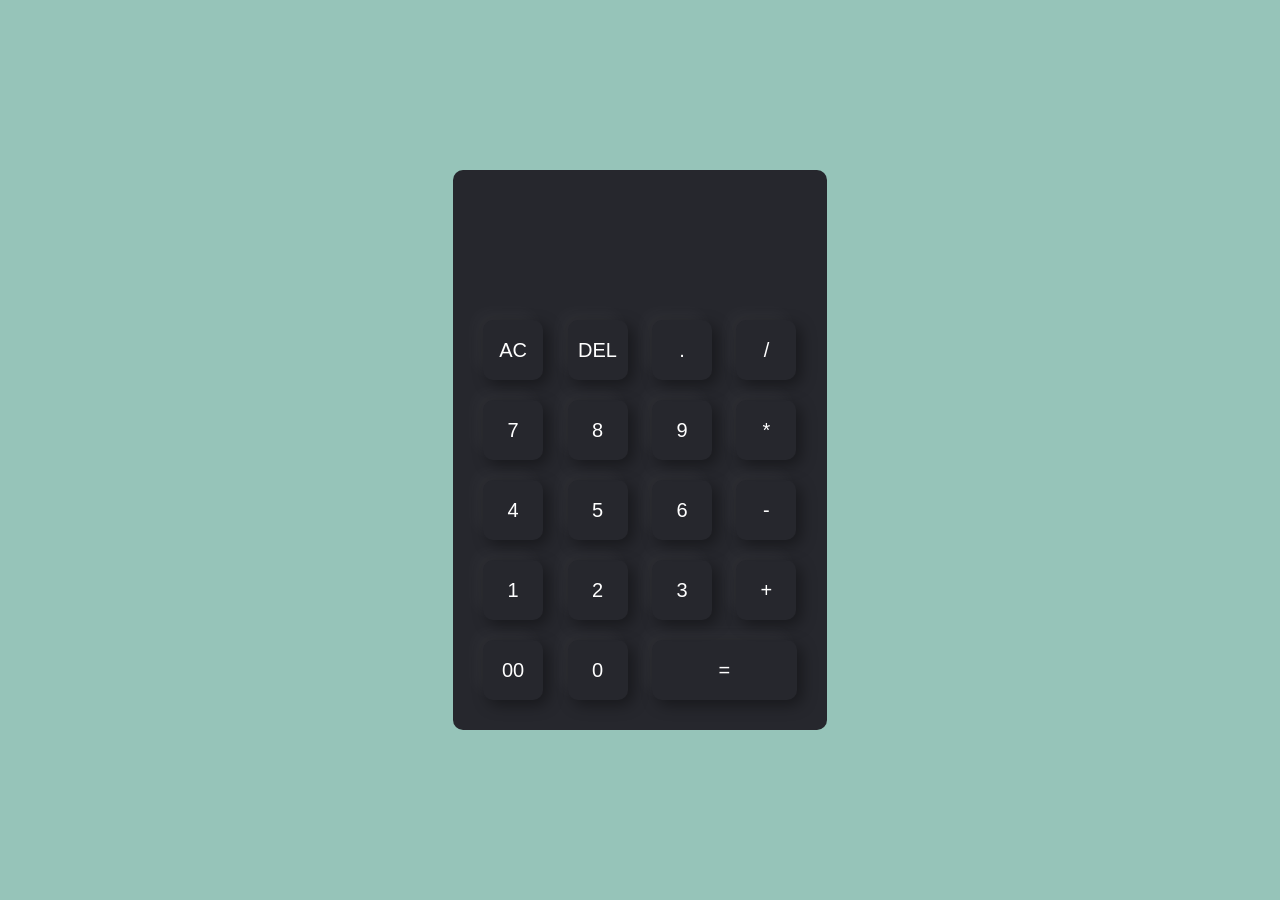
==== calculator/index.html @ b880f2f9 "done with frontend" ====
<!DOCTYPE html>
<html lang="en">
<head>
    <meta charset="UTF-8">
    <meta name="viewport" content="width=device-width, initial-scale=1.0">
    <title>Calculator</title>
    <link rel="stylesheet" href="style.css">
</head>
<body>
    <div class="container">
        <div class="calculator">
            <form>
                <div class="display">
                    <input type="text" id="display">
                </div>
                <div>
                    <input type="button" value="AC">
                    <input type="button" value="DEL">
                    <input type="button" value=".">
                    <input type="button" value="/">
                </div>
                <div>
                    <input type="button" value="7">
                    <input type="button" value="8">
                    <input type="button" value="9">
                    <input type="button" value="*">
                </div>
                <div>
                    <input type="button" value="4">
                    <input type="button" value="5">
                    <input type="button" value="6">
                    <input type="button" value="-">
                </div>
                <div>
                    <input type="button" value="1">
                    <input type="button" value="2">
                    <input type="button" value="3">
                    <input type="button" value="+">
                </div>
                <div>
                    <input type="button" value="00">
                    <input type="button" value="0">
                    <input type="button" value="=" class="equal">
                </div>
            </form>
        </div>
    </div>
</body>
</html>
---- calculator/style.css ----
*{
    margin: 0;
    padding: 0;
    font-family: 'Poppins', sans-serif;
    box-sizing: border-box;
}

.container{
    width: 100%;
    height: 100vh;
    background: #96c4b9;
    display: flex;
    align-items: center;
    justify-content: center;
}
.calculator{
    padding: 20px;
    background: #26272d;
    border-radius: 10px;

}
.calculator form input{
    border: none;
    outline: 0;
    height: 60px;
    width: 60px;
    border-radius: 10px;
    -webkit-border-radius: 10px;
    -moz-border-radius: 10px;
    -ms-border-radius: 10px;
    -o-border-radius: 10px;
    box-shadow: -8px -8px 16px rgba(255, 255, 255, 0.037),5px 5px 15px rgba(0, 0, 0, 0.39);
    background: transparent;
    font-size: 20px;
    color: #fff;
    cursor: pointer;
    margin: 10px;
}
form .display{
    display:flex;
    justify-content:flex-end;
    margin: 20px 0;
}
form .display input{
    text-align: right;
    font-size: 45px;
    flex: 1;
    box-shadow: none;
}
form input.equal{
    width:145px;
    
}
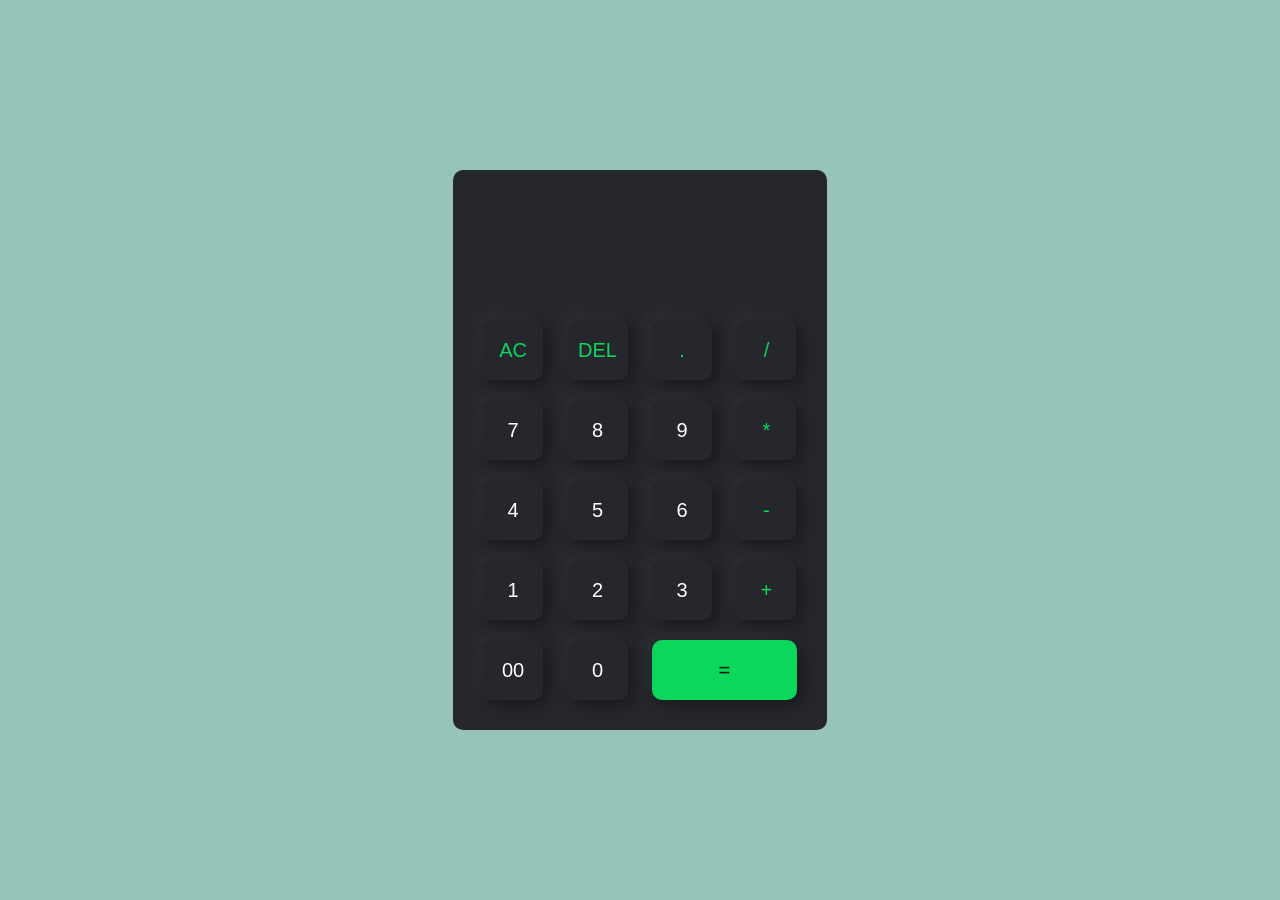
==== commit fa5d1585: "completed project" ====
--- a/calculator/index.html
+++ b/calculator/index.html
@@ -14,33 +14,35 @@
                     <input type="text" id="display">
                 </div>
                 <div>
-                    <input type="button" value="AC">
-                    <input type="button" value="DEL">
-                    <input type="button" value=".">
-                    <input type="button" value="/">
+                    <input type="button" value="AC" onclick="display.value = '' " class="operator">
+                    <input type="button" value="DEL"
+                    onclick="display.value = display.value.slice(0,-1) " class="operator">
+                    <input type="button" value="." onclick="display.value += '.' " class="operator">
+                    <input type="button" value="/" onclick="display.value += '/' " class="operator">
                 </div>
                 <div>
-                    <input type="button" value="7">
-                    <input type="button" value="8">
-                    <input type="button" value="9">
-                    <input type="button" value="*">
+                    <input type="button" value="7" onclick="display.value += '7' ">
+                    <input type="button" value="8" onclick="display.value += '8' ">
+                    <input type="button" value="9" onclick="display.value += '9' ">
+                    <input type="button" value="*" onclick="display.value += '*' " class="operator">
                 </div>
                 <div>
-                    <input type="button" value="4">
-                    <input type="button" value="5">
-                    <input type="button" value="6">
-                    <input type="button" value="-">
+                    <input type="button" value="4" onclick="display.value += '4' ">
+                    <input type="button" value="5" onclick="display.value += '5' ">
+                    <input type="button" value="6" onclick="display.value += '6' ">
+                    <input type="button" value="-" onclick="display.value += '-' " class="operator">
                 </div>
                 <div>
-                    <input type="button" value="1">
-                    <input type="button" value="2">
-                    <input type="button" value="3">
-                    <input type="button" value="+">
+                    <input type="button" value="1" onclick="display.value += '1' ">
+                    <input type="button" value="2" onclick="display.value += '2' ">
+                    <input type="button" value="3" onclick="display.value += '3' ">
+                    <input type="button" value="+"
+                    onclick="display.value += ' + ' " class="operator">
                 </div>
                 <div>
-                    <input type="button" value="00">
-                    <input type="button" value="0">
-                    <input type="button" value="=" class="equal">
+                    <input type="button" value="00" onclick="display.value += '00' ">
+                    <input type="button" value="0" onclick="display.value += '0' ">
+                    <input type="button" value="=" onclick="display.value = eval(display.value)"class="equal" id="eq">
                 </div>
             </form>
         </div>
--- a/calculator/style.css
+++ b/calculator/style.css
@@ -49,5 +49,12 @@
 }
 form input.equal{
     width:145px;
-    
+
+}
+form input.operator{
+    color:#0bd75c;
+}
+#eq{
+    color:#021208;
+    background: #0bd75c;
 }
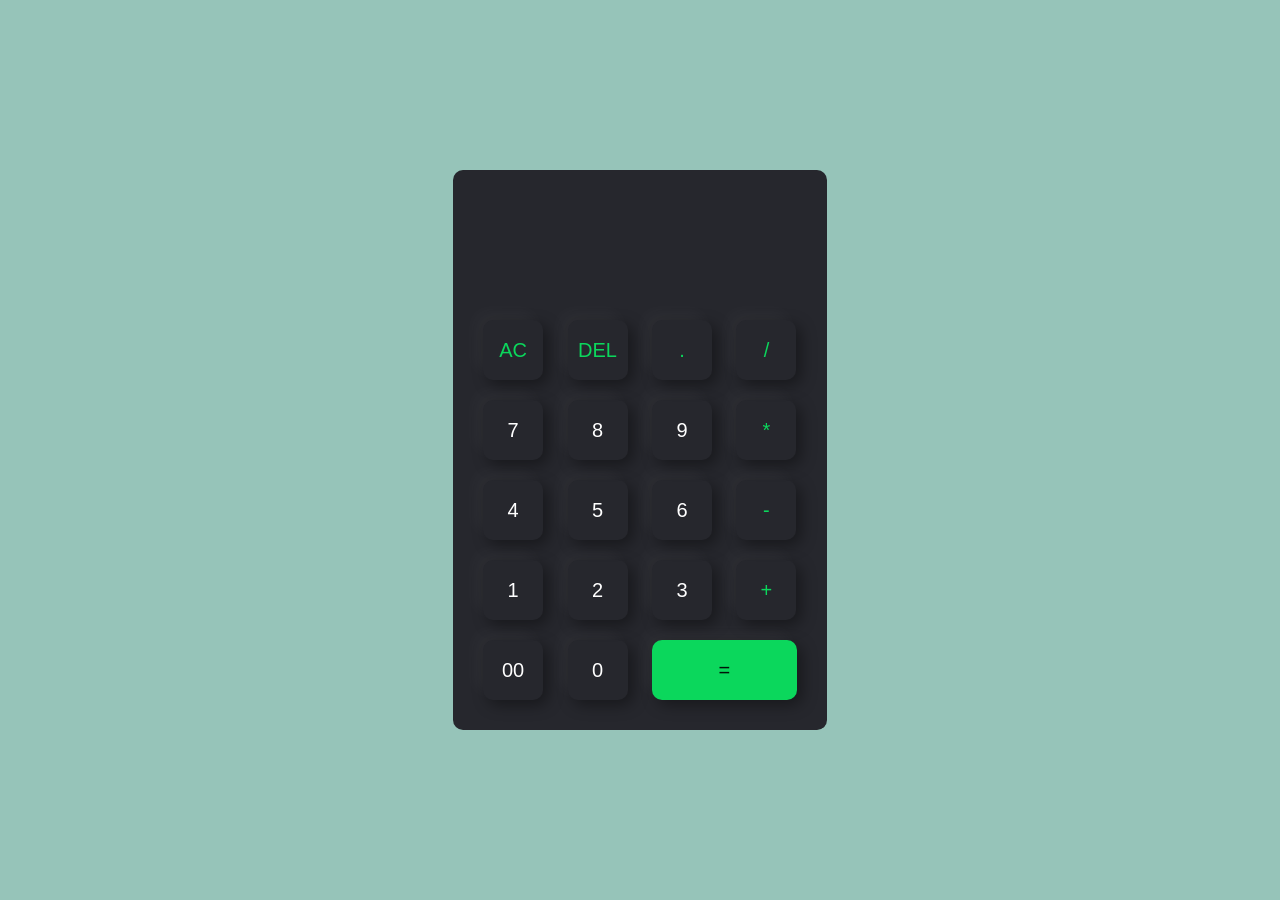
==== commit 69b92687: "simple task" ====
--- a/calculator/index.html
+++ b/calculator/index.html
@@ -7,7 +7,8 @@
     <link rel="stylesheet" href="style.css">
 </head>
 <body>
-    <div class="container">
+    <div class="container"> 
+         <!-- update after years lol -->
         <div class="calculator">
             <form>
                 <div class="display">
